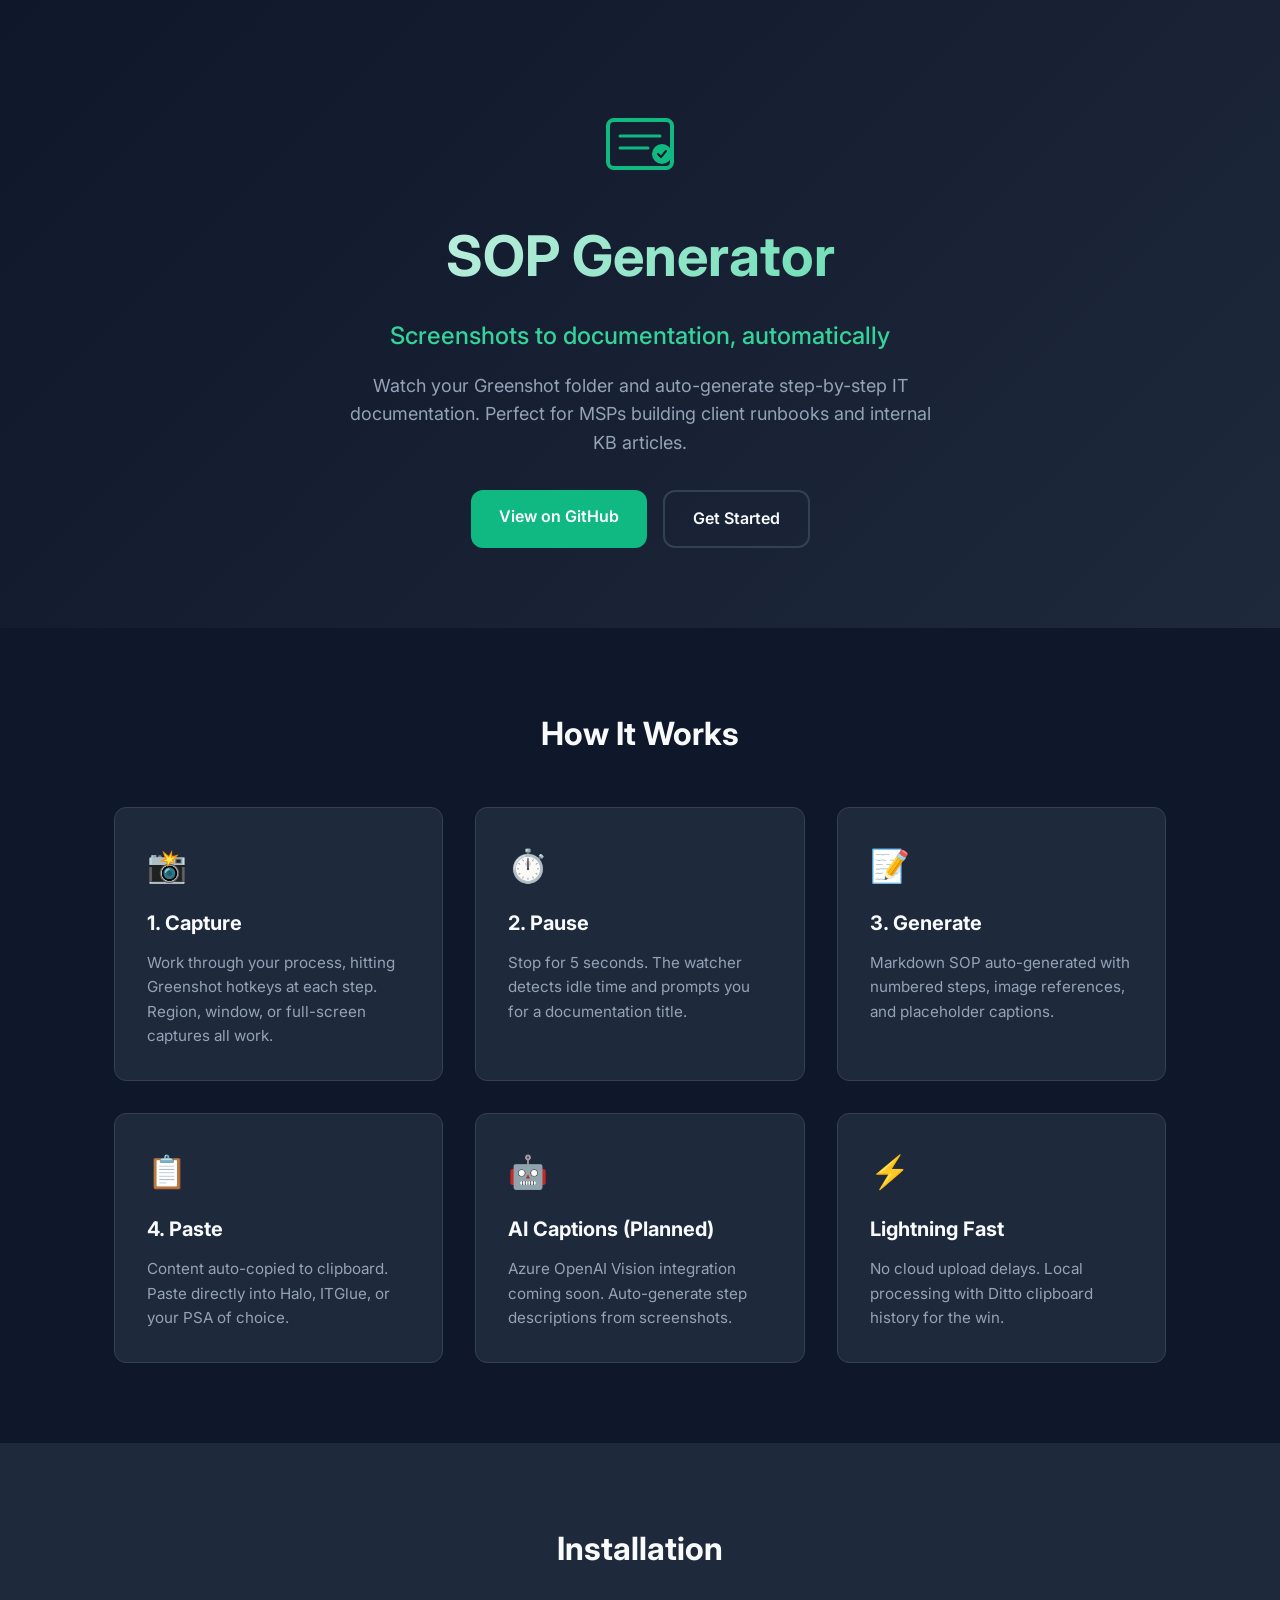
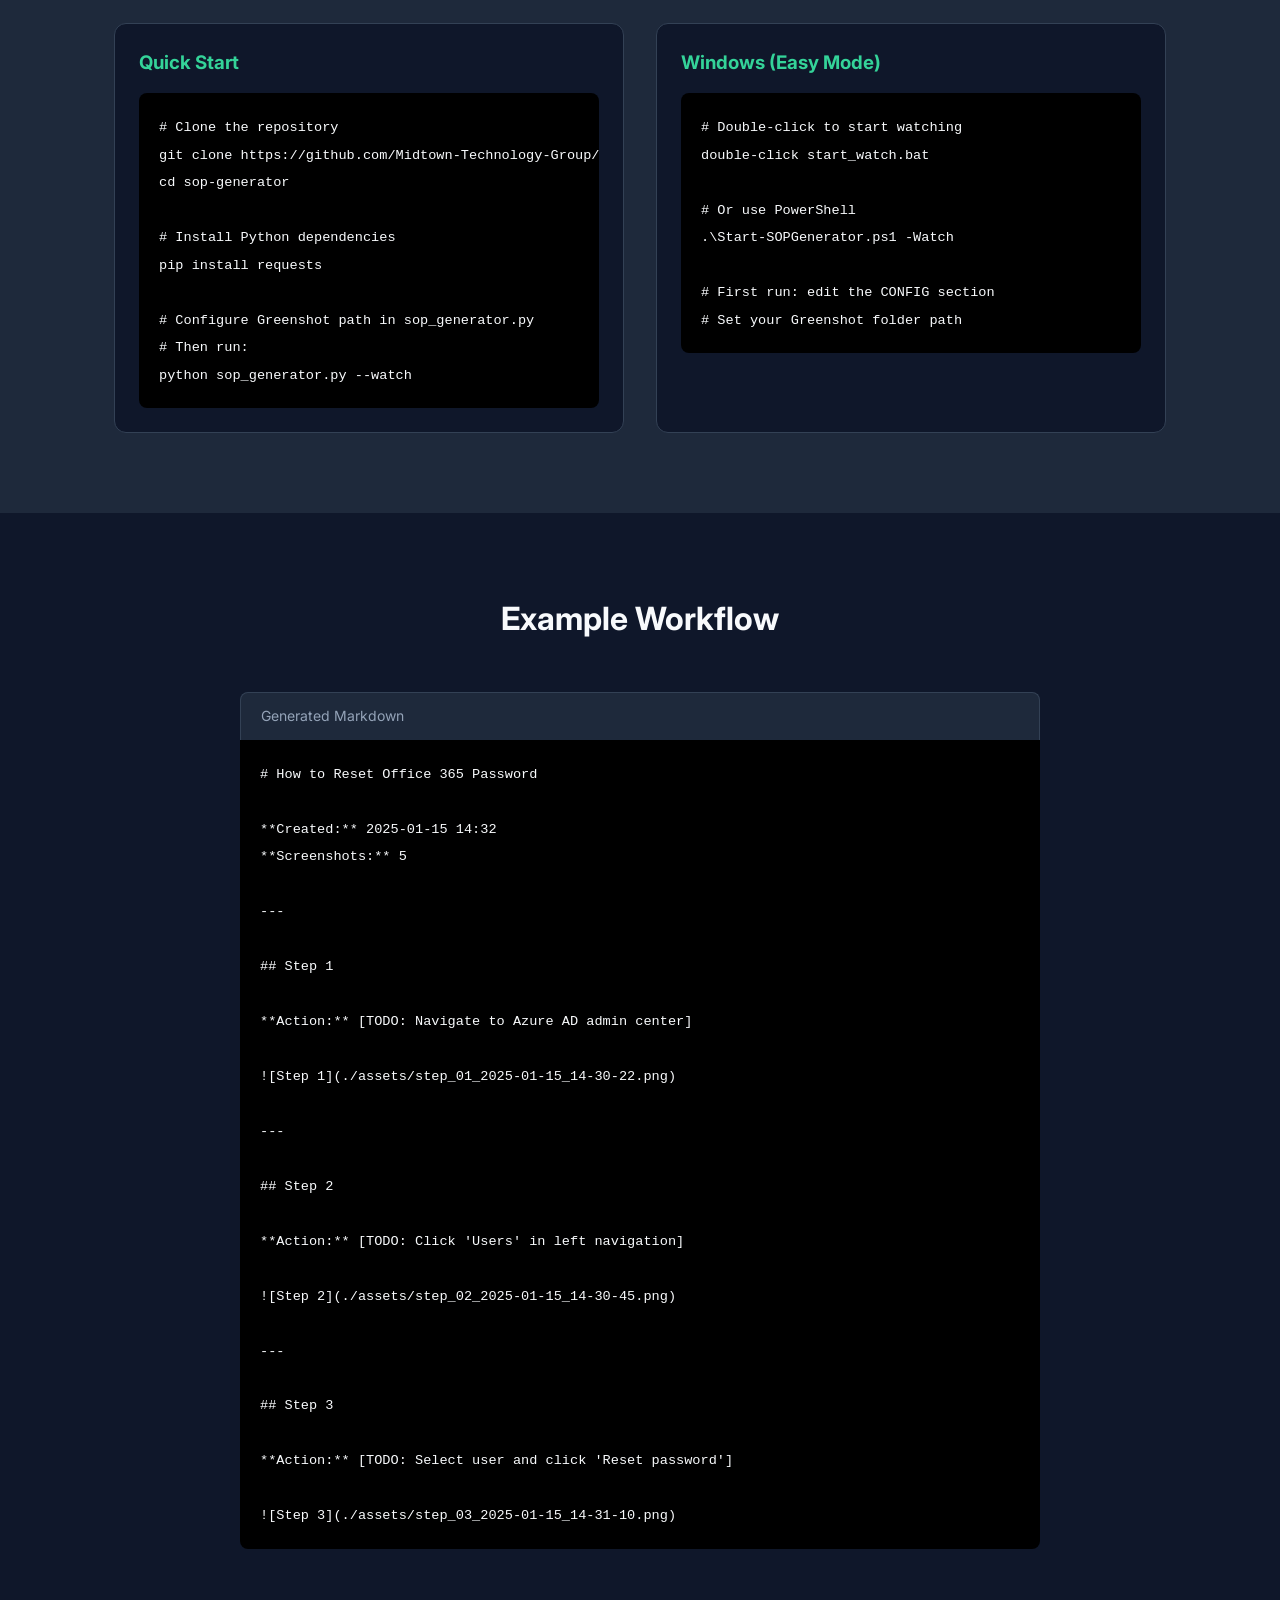
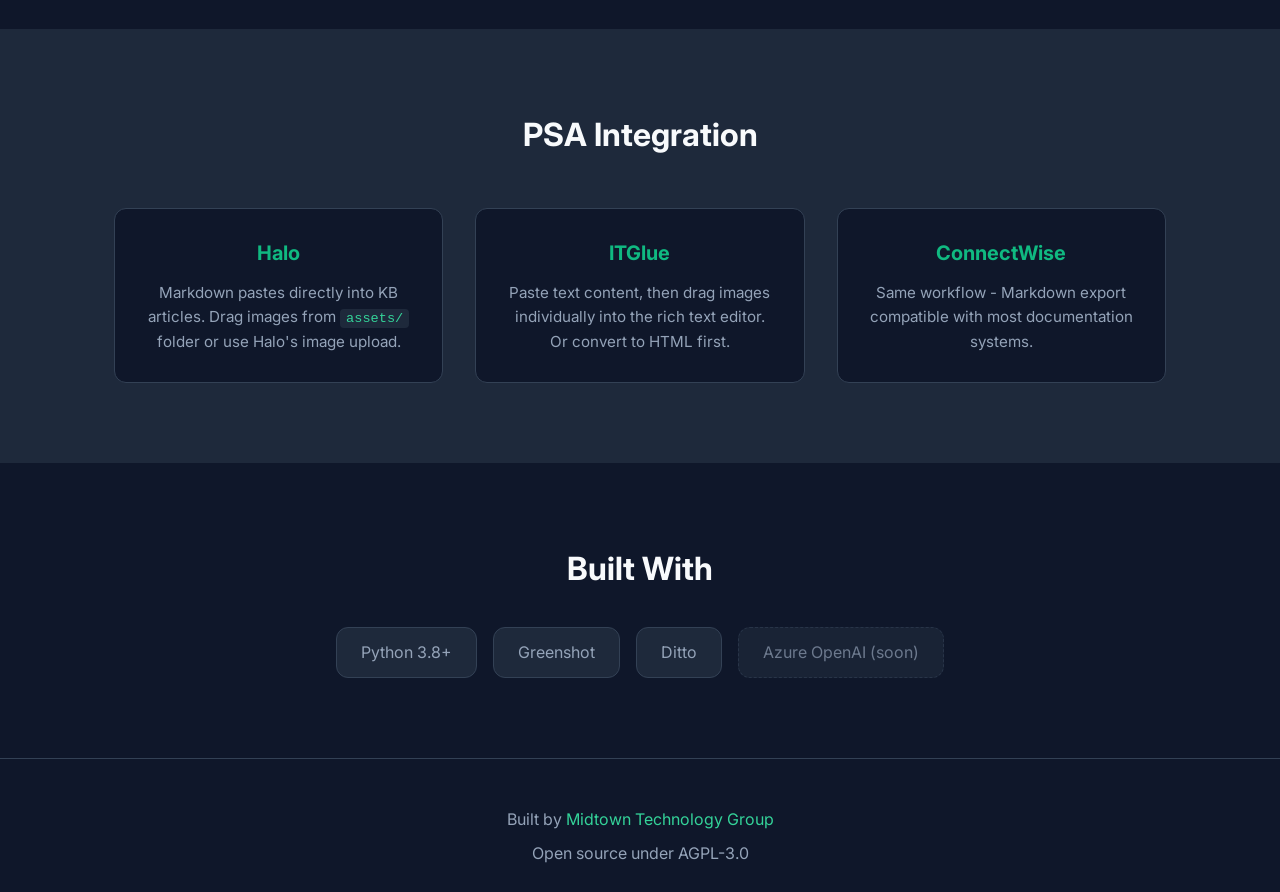
==== docs/index.html @ da769bc0 "Add GitHub Pages site to /docs folder" ====
<!DOCTYPE html>
<html lang="en">
<head>
    <meta charset="UTF-8">
    <meta name="viewport" content="width=device-width, initial-scale=1.0">
    <title>SOP Generator | IT Documentation from Screenshots</title>
    <link rel="stylesheet" href="styles.css">
    <link rel="preconnect" href="https://fonts.googleapis.com">
    <link href="https://fonts.googleapis.com/css2?family=Inter:wght@400;500;600;700&display=swap" rel="stylesheet">
</head>
<body>
    <header class="hero">
        <div class="container">
            <div class="logo">
                <svg width="80" height="80" viewBox="0 0 80 80" fill="none" xmlns="http://www.w3.org/2000/svg">
                    <rect x="8" y="20" width="64" height="48" rx="6" stroke="currentColor" stroke-width="4"/>
                    <line x1="20" y1="36" x2="60" y2="36" stroke="currentColor" stroke-width="3" stroke-linecap="round"/>
                    <line x1="20" y1="48" x2="48" y2="48" stroke="currentColor" stroke-width="3" stroke-linecap="round"/>
                    <circle cx="62" cy="54" r="10" fill="currentColor"/>
                    <path d="M58 54L61 57L66 51" stroke="#0f172a" stroke-width="2" stroke-linecap="round" stroke-linejoin="round"/>
                </svg>
            </div>
            <h1>SOP Generator</h1>
            <p class="tagline">Screenshots to documentation, automatically</p>
            <p class="description">Watch your Greenshot folder and auto-generate step-by-step IT documentation. Perfect for MSPs building client runbooks and internal KB articles.</p>
            <div class="cta-buttons">
                <a href="https://github.com/Midtown-Technology-Group/sop-generator" class="btn btn-primary">View on GitHub</a>
                <a href="#install" class="btn btn-secondary">Get Started</a>
            </div>
        </div>
    </header>

    <main>
        <section class="features">
            <div class="container">
                <h2>How It Works</h2>
                <div class="feature-grid">
                    <div class="feature">
                        <div class="feature-icon">📸</div>
                        <h3>1. Capture</h3>
                        <p>Work through your process, hitting Greenshot hotkeys at each step. Region, window, or full-screen captures all work.</p>
                    </div>
                    <div class="feature">
                        <div class="feature-icon">⏱️</div>
                        <h3>2. Pause</h3>
                        <p>Stop for 5 seconds. The watcher detects idle time and prompts you for a documentation title.</p>
                    </div>
                    <div class="feature">
                        <div class="feature-icon">📝</div>
                        <h3>3. Generate</h3>
                        <p>Markdown SOP auto-generated with numbered steps, image references, and placeholder captions.</p>
                    </div>
                    <div class="feature">
                        <div class="feature-icon">📋</div>
                        <h3>4. Paste</h3>
                        <p>Content auto-copied to clipboard. Paste directly into Halo, ITGlue, or your PSA of choice.</p>
                    </div>
                    <div class="feature">
                        <div class="feature-icon">🤖</div>
                        <h3>AI Captions (Planned)</h3>
                        <p>Azure OpenAI Vision integration coming soon. Auto-generate step descriptions from screenshots.</p>
                    </div>
                    <div class="feature">
                        <div class="feature-icon">⚡</div>
                        <h3>Lightning Fast</h3>
                        <p>No cloud upload delays. Local processing with Ditto clipboard history for the win.</p>
                    </div>
                </div>
            </div>
        </section>

        <section class="install" id="install">
            <div class="container">
                <h2>Installation</h2>
                <div class="install-methods">
                    <div class="install-method">
                        <h3>Quick Start</h3>
                        <div class="code-block">
                            <code># Clone the repository
git clone https://github.com/Midtown-Technology-Group/sop-generator.git
cd sop-generator

# Install Python dependencies
pip install requests

# Configure Greenshot path in sop_generator.py
# Then run:
python sop_generator.py --watch</code>
                        </div>
                    </div>
                    <div class="install-method">
                        <h3>Windows (Easy Mode)</h3>
                        <div class="code-block">
                            <code># Double-click to start watching
double-click start_watch.bat

# Or use PowerShell
.\Start-SOPGenerator.ps1 -Watch

# First run: edit the CONFIG section
# Set your Greenshot folder path</code>
                        </div>
                    </div>
                </div>
            </div>
        </section>

        <section class="usage">
            <div class="container">
                <h2>Example Workflow</h2>
                <div class="code-example">
                    <div class="code-header">Generated Markdown</div>
                    <div class="code-block">
                        <code># How to Reset Office 365 Password

**Created:** 2025-01-15 14:32
**Screenshots:** 5

---

## Step 1

**Action:** [TODO: Navigate to Azure AD admin center]

![Step 1](./assets/step_01_2025-01-15_14-30-22.png)

---

## Step 2

**Action:** [TODO: Click 'Users' in left navigation]

![Step 2](./assets/step_02_2025-01-15_14-30-45.png)

---

## Step 3

**Action:** [TODO: Select user and click 'Reset password']

![Step 3](./assets/step_03_2025-01-15_14-31-10.png)</code>
                    </div>
                </div>
            </div>
        </section>

        <section class="psa-integration">
            <div class="container">
                <h2>PSA Integration</h2>
                <div class="psa-grid">
                    <div class="psa-card">
                        <h3>Halo</h3>
                        <p>Markdown pastes directly into KB articles. Drag images from <code>assets/</code> folder or use Halo's image upload.</p>
                    </div>
                    <div class="psa-card">
                        <h3>ITGlue</h3>
                        <p>Paste text content, then drag images individually into the rich text editor. Or convert to HTML first.</p>
                    </div>
                    <div class="psa-card">
                        <h3>ConnectWise</h3>
                        <p>Same workflow - Markdown export compatible with most documentation systems.</p>
                    </div>
                </div>
            </div>
        </section>

        <section class="tech-stack">
            <div class="container">
                <h2>Built With</h2>
                <div class="stack-list">
                    <a href="https://python.org" class="stack-item">Python 3.8+</a>
                    <a href="https://getgreenshot.org/" class="stack-item">Greenshot</a>
                    <a href="https://ditto-cp.sourceforge.io/" class="stack-item">Ditto</a>
                    <span class="stack-item coming-soon">Azure OpenAI (soon)</span>
                </div>
            </div>
        </section>
    </main>

    <footer>
        <div class="container">
            <p>Built by <a href="https://midtowntg.com">Midtown Technology Group</a></p>
            <p>Open source under AGPL-3.0</p>
            <div class="footer-links">
                <a href="https://github.com/Midtown-Technology-Group/sop-generator">GitHub</a>
                <a href="https://github.com/Midtown-Technology-Group/sop-generator/issues">Issues</a>
                <a href="https://github.com/Midtown-Technology-Group/sop-generator/blob/main/LICENSE">License</a>
            </div>
        </div>
    </footer>
</body>
</html>
---- docs/styles.css ----
/* SOP Generator - Project Site Styles */

:root {
    --primary: #10b981;
    --primary-dark: #059669;
    --secondary: #34d399;
    --accent: #f59e0b;
    --bg: #0f172a;
    --bg-light: #1e293b;
    --text: #f8fafc;
    --text-muted: #94a3b8;
    --border: #334155;
    --radius: 12px;
}

* {
    margin: 0;
    padding: 0;
    box-sizing: border-box;
}

body {
    font-family: 'Inter', -apple-system, BlinkMacSystemFont, sans-serif;
    background: var(--bg);
    color: var(--text);
    line-height: 1.6;
}

.container {
    max-width: 1100px;
    margin: 0 auto;
    padding: 0 24px;
}

/* Hero */
.hero {
    text-align: center;
    padding: 100px 24px 80px;
    background: linear-gradient(135deg, var(--bg) 0%, var(--bg-light) 100%);
}

.logo {
    color: var(--primary);
    margin-bottom: 24px;
}

.hero h1 {
    font-size: 3.5rem;
    font-weight: 700;
    margin-bottom: 16px;
    background: linear-gradient(135deg, var(--text) 0%, var(--secondary) 100%);
    -webkit-background-clip: text;
    -webkit-text-fill-color: transparent;
    background-clip: text;
}

.tagline {
    font-size: 1.5rem;
    color: var(--secondary);
    font-weight: 500;
    margin-bottom: 16px;
}

.description {
    font-size: 1.125rem;
    color: var(--text-muted);
    max-width: 600px;
    margin: 0 auto 32px;
}

.cta-buttons {
    display: flex;
    gap: 16px;
    justify-content: center;
    flex-wrap: wrap;
}

.btn {
    padding: 14px 28px;
    border-radius: var(--radius);
    font-weight: 600;
    text-decoration: none;
    transition: all 0.2s;
}

.btn-primary {
    background: var(--primary);
    color: white;
}

.btn-primary:hover {
    background: var(--primary-dark);
    transform: translateY(-2px);
}

.btn-secondary {
    background: transparent;
    color: var(--text);
    border: 2px solid var(--border);
}

.btn-secondary:hover {
    border-color: var(--secondary);
    color: var(--secondary);
}

/* Features */
.features {
    padding: 80px 0;
}

.features h2 {
    text-align: center;
    font-size: 2rem;
    margin-bottom: 48px;
}

.feature-grid {
    display: grid;
    grid-template-columns: repeat(auto-fit, minmax(300px, 1fr));
    gap: 32px;
}

.feature {
    background: var(--bg-light);
    padding: 32px;
    border-radius: var(--radius);
    border: 1px solid var(--border);
    transition: all 0.2s;
}

.feature:hover {
    border-color: var(--primary);
    transform: translateY(-4px);
}

.feature-icon {
    font-size: 2rem;
    margin-bottom: 16px;
}

.feature h3 {
    font-size: 1.25rem;
    margin-bottom: 12px;
    color: var(--text);
}

.feature p {
    color: var(--text-muted);
    font-size: 0.95rem;
}

/* Installation */
.install {
    padding: 80px 0;
    background: var(--bg-light);
}

.install h2 {
    text-align: center;
    font-size: 2rem;
    margin-bottom: 48px;
}

.install-methods {
    display: grid;
    grid-template-columns: repeat(auto-fit, minmax(400px, 1fr));
    gap: 32px;
}

.install-method {
    background: var(--bg);
    padding: 24px;
    border-radius: var(--radius);
    border: 1px solid var(--border);
}

.install-method h3 {
    margin-bottom: 16px;
    color: var(--secondary);
}

.code-block {
    background: #000;
    padding: 20px;
    border-radius: 8px;
    overflow-x: auto;
}

.code-block code {
    font-family: 'Fira Code', 'Consolas', monospace;
    font-size: 0.85rem;
    color: var(--text);
    line-height: 1.8;
    white-space: pre;
}

/* Usage Example */
.usage {
    padding: 80px 0;
}

.usage h2 {
    text-align: center;
    font-size: 2rem;
    margin-bottom: 48px;
}

.code-example {
    max-width: 800px;
    margin: 0 auto;
}

.code-header {
    background: var(--bg-light);
    padding: 12px 20px;
    border-radius: 8px 8px 0 0;
    border: 1px solid var(--border);
    border-bottom: none;
    color: var(--text-muted);
    font-size: 0.875rem;
}

.code-example .code-block {
    border-radius: 0 0 8px 8px;
}

/* PSA Integration */
.psa-integration {
    padding: 80px 0;
    background: var(--bg-light);
}

.psa-integration h2 {
    text-align: center;
    font-size: 2rem;
    margin-bottom: 48px;
}

.psa-grid {
    display: grid;
    grid-template-columns: repeat(auto-fit, minmax(280px, 1fr));
    gap: 32px;
}

.psa-card {
    background: var(--bg);
    padding: 28px;
    border-radius: var(--radius);
    border: 1px solid var(--border);
    text-align: center;
}

.psa-card h3 {
    font-size: 1.25rem;
    margin-bottom: 12px;
    color: var(--primary);
}

.psa-card p {
    color: var(--text-muted);
    font-size: 0.95rem;
}

.psa-card code {
    background: var(--bg-light);
    padding: 2px 6px;
    border-radius: 4px;
    font-size: 0.85rem;
    color: var(--secondary);
}

/* Tech Stack */
.tech-stack {
    padding: 80px 0;
}

.tech-stack h2 {
    text-align: center;
    font-size: 2rem;
    margin-bottom: 32px;
}

.stack-list {
    display: flex;
    gap: 16px;
    justify-content: center;
    flex-wrap: wrap;
}

.stack-item {
    padding: 12px 24px;
    background: var(--bg-light);
    border: 1px solid var(--border);
    border-radius: var(--radius);
    color: var(--text-muted);
    text-decoration: none;
    transition: all 0.2s;
}

.stack-item:hover {
    border-color: var(--secondary);
    color: var(--secondary);
}

.stack-item.coming-soon {
    border-style: dashed;
    opacity: 0.7;
}

/* Footer */
footer {
    padding: 48px 0;
    text-align: center;
    border-top: 1px solid var(--border);
}

footer p {
    color: var(--text-muted);
    margin-bottom: 8px;
}

footer a {
    color: var(--secondary);
    text-decoration: none;
}

.footer-links {
    display: flex;
    gap: 24px;
    justify-content: center;
    margin-top: 24px;
}

.footer-links a {
    color: var(--text-muted);
    transition: color 0.2s;
}

.footer-links a:hover {
    color: var(--text);
}

/* Responsive */
@media (max-width: 768px) {
    .hero h1 {
        font-size: 2.5rem;
    }
    
    .tagline {
        font-size: 1.25rem;
    }
    
    .install-methods {
        grid-template-columns: 1fr;
    }
}
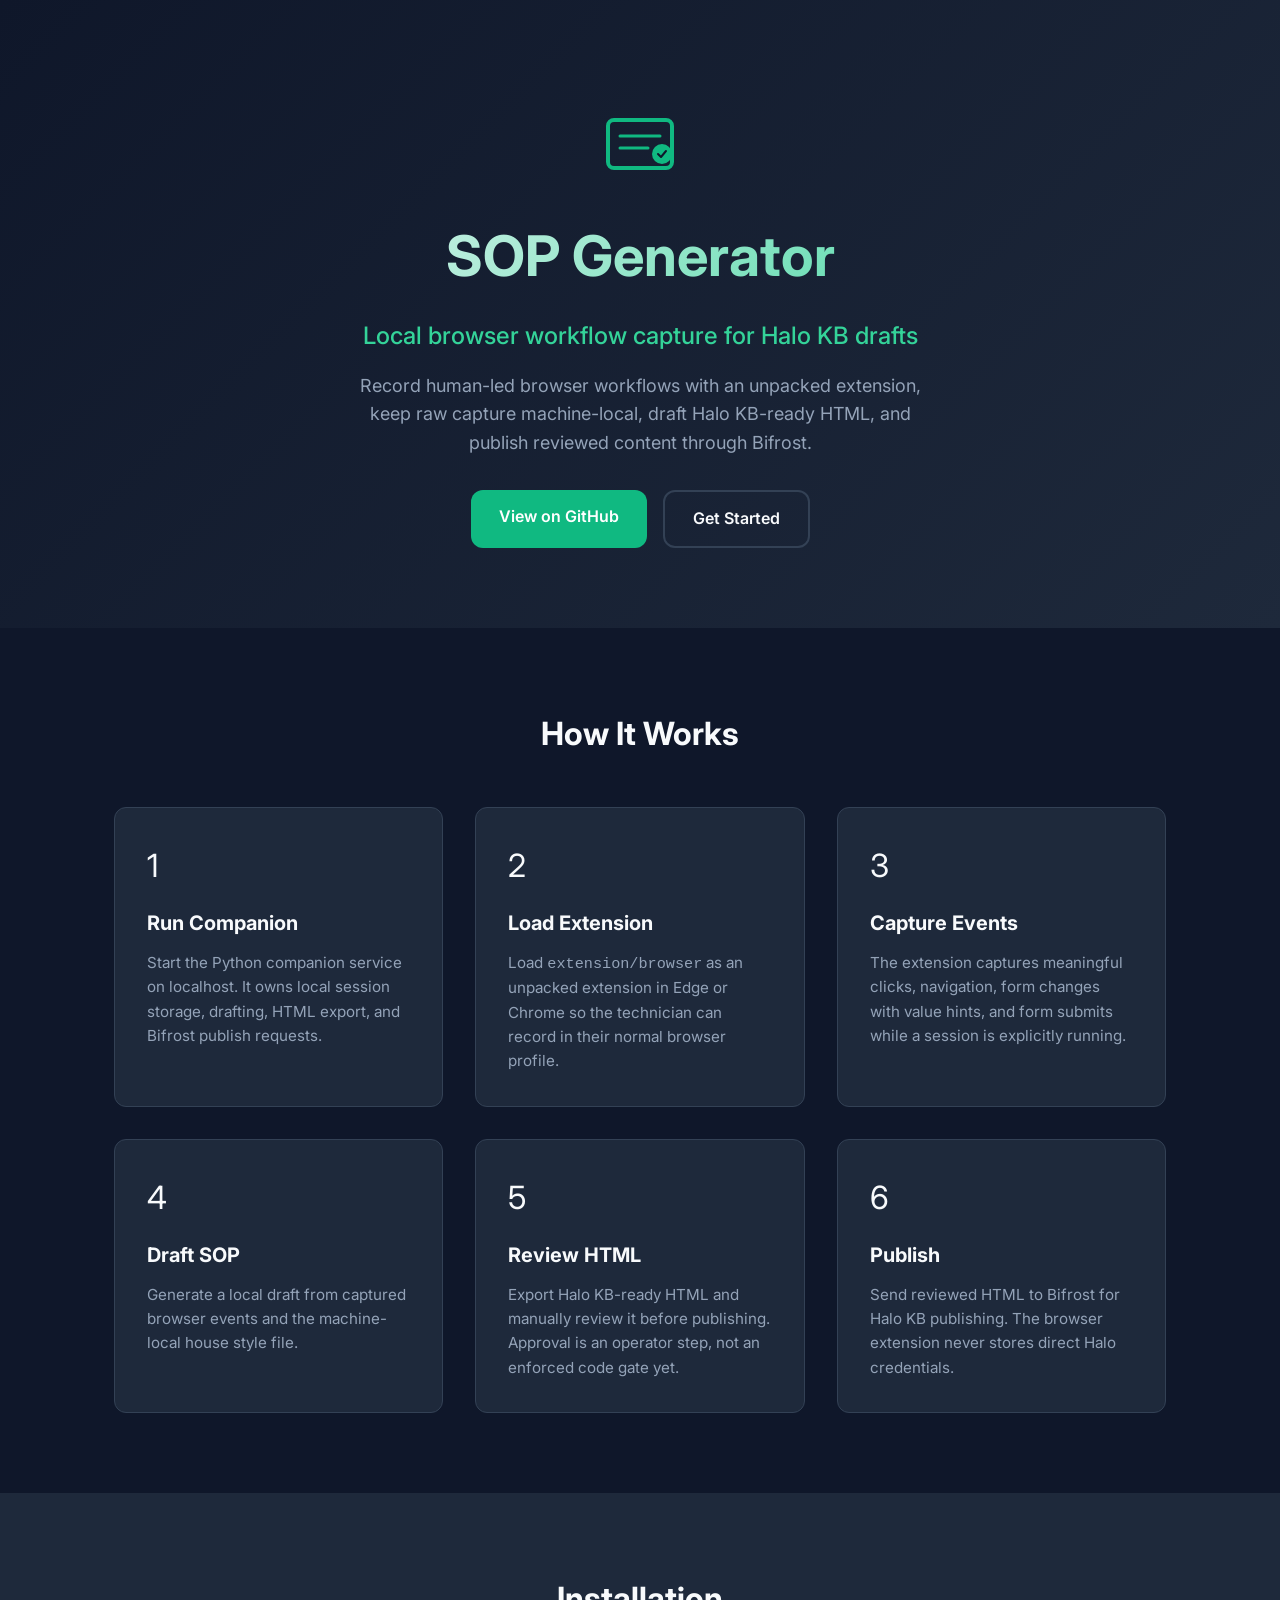
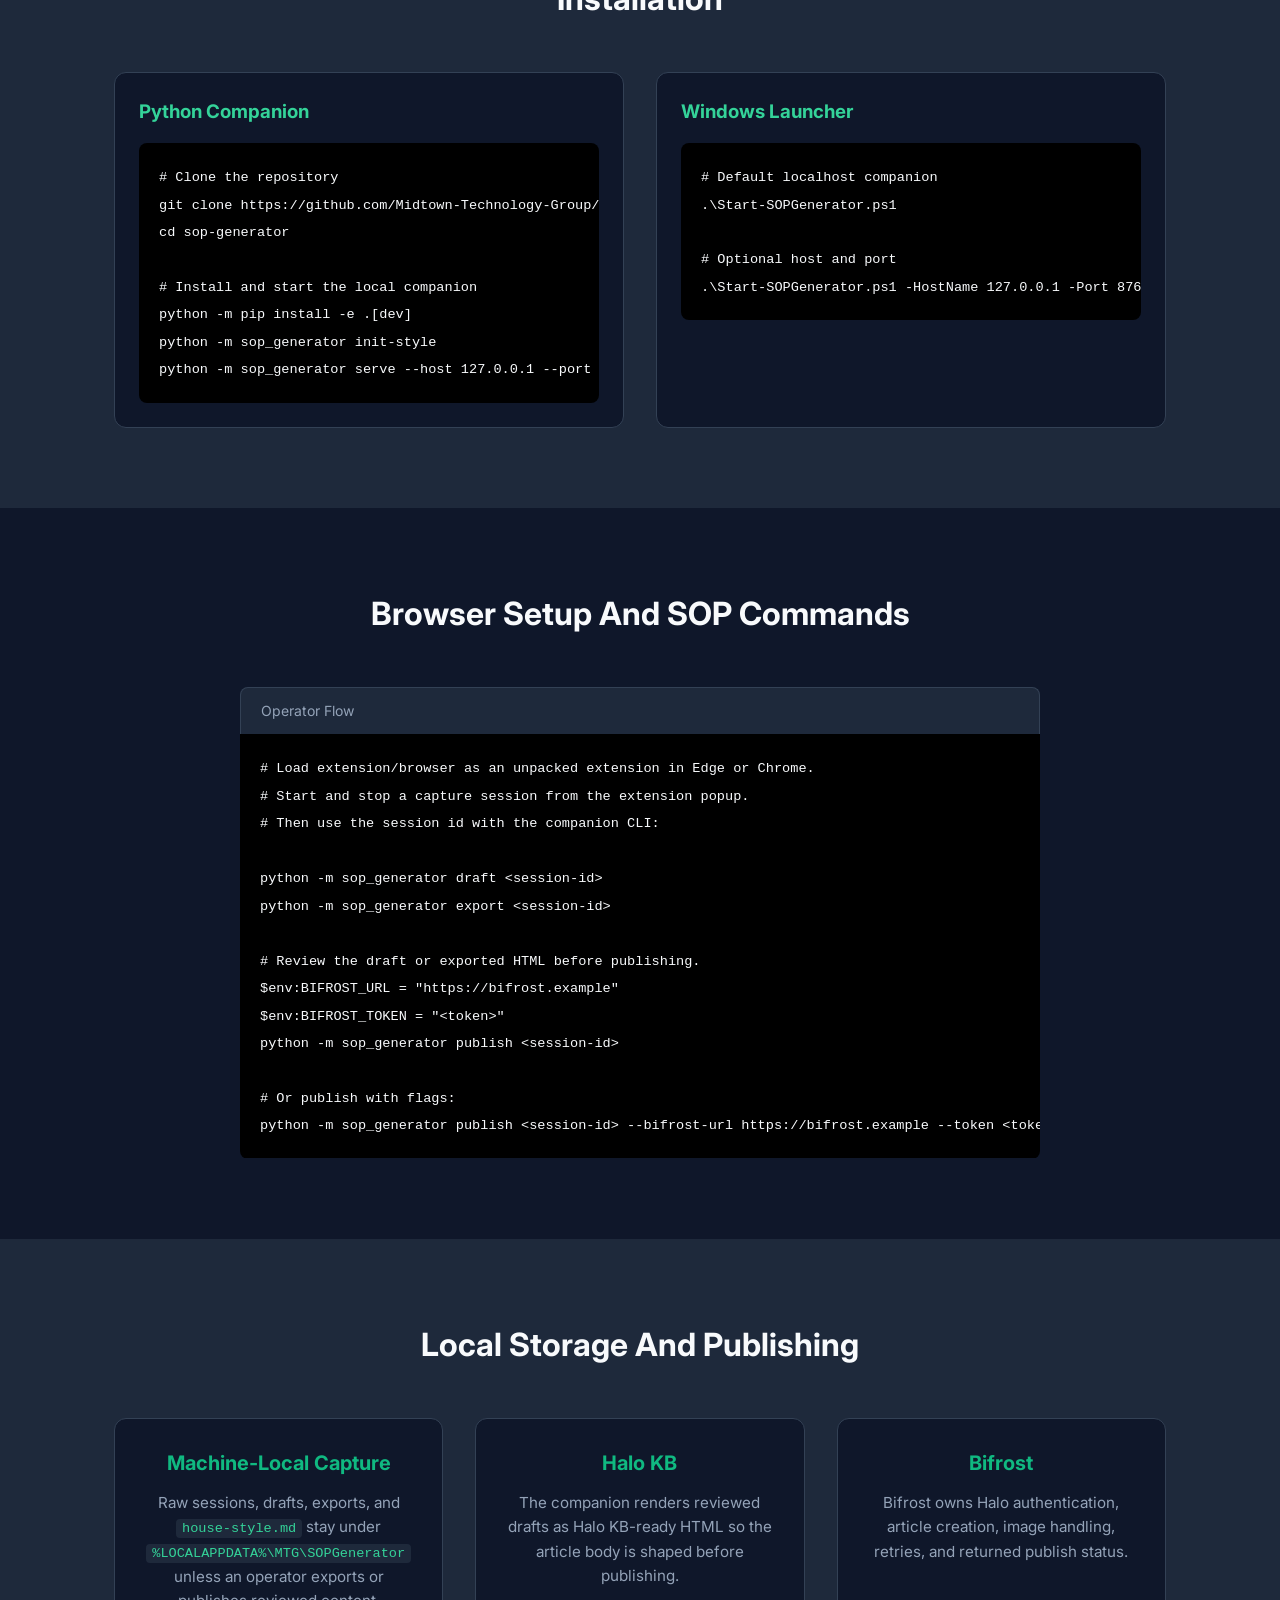
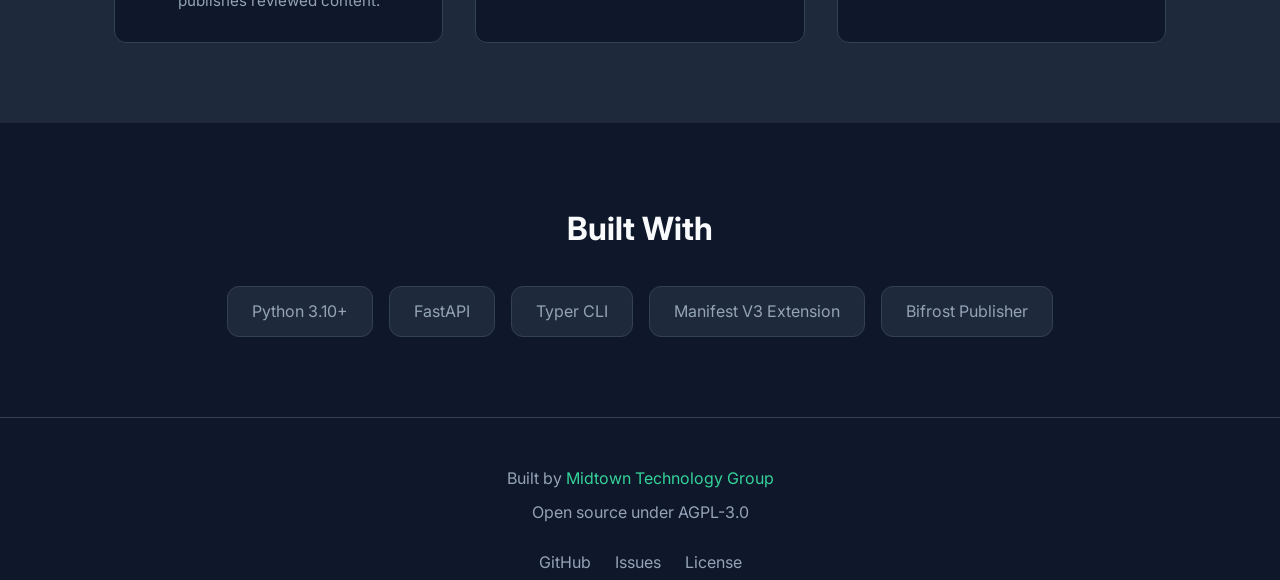
==== commit 12edc900: "Update static browser workflow docs" ====
--- a/docs/index.html
+++ b/docs/index.html
@@ -3,7 +3,7 @@
 <head>
     <meta charset="UTF-8">
     <meta name="viewport" content="width=device-width, initial-scale=1.0">
-    <title>SOP Generator | IT Documentation from Screenshots</title>
+    <title>SOP Generator | Browser Workflow Capture</title>
     <link rel="stylesheet" href="styles.css">
     <link rel="preconnect" href="https://fonts.googleapis.com">
     <link href="https://fonts.googleapis.com/css2?family=Inter:wght@400;500;600;700&display=swap" rel="stylesheet">
@@ -21,8 +21,8 @@
                 </svg>
             </div>
             <h1>SOP Generator</h1>
-            <p class="tagline">Screenshots to documentation, automatically</p>
-            <p class="description">Watch your Greenshot folder and auto-generate step-by-step IT documentation. Perfect for MSPs building client runbooks and internal KB articles.</p>
+            <p class="tagline">Local browser workflow capture for Halo KB drafts</p>
+            <p class="description">Record human-led browser workflows with an unpacked extension, keep raw capture machine-local, draft Halo KB-ready HTML, and publish reviewed content through Bifrost.</p>
             <div class="cta-buttons">
                 <a href="https://github.com/Midtown-Technology-Group/sop-generator" class="btn btn-primary">View on GitHub</a>
                 <a href="#install" class="btn btn-secondary">Get Started</a>
@@ -36,34 +36,34 @@
                 <h2>How It Works</h2>
                 <div class="feature-grid">
                     <div class="feature">
-                        <div class="feature-icon">📸</div>
-                        <h3>1. Capture</h3>
-                        <p>Work through your process, hitting Greenshot hotkeys at each step. Region, window, or full-screen captures all work.</p>
+                        <div class="feature-icon">1</div>
+                        <h3>Run Companion</h3>
+                        <p>Start the Python companion service on localhost. It owns local session storage, drafting, HTML export, and Bifrost publish requests.</p>
                     </div>
                     <div class="feature">
-                        <div class="feature-icon">⏱️</div>
-                        <h3>2. Pause</h3>
-                        <p>Stop for 5 seconds. The watcher detects idle time and prompts you for a documentation title.</p>
+                        <div class="feature-icon">2</div>
+                        <h3>Load Extension</h3>
+                        <p>Load <code>extension/browser</code> as an unpacked extension in Edge or Chrome so the technician can record in their normal browser profile.</p>
                     </div>
                     <div class="feature">
-                        <div class="feature-icon">📝</div>
-                        <h3>3. Generate</h3>
-                        <p>Markdown SOP auto-generated with numbered steps, image references, and placeholder captions.</p>
+                        <div class="feature-icon">3</div>
+                        <h3>Capture Events</h3>
+                        <p>The extension captures meaningful clicks, navigation, form changes with value hints, and form submits while a session is explicitly running.</p>
                     </div>
                     <div class="feature">
-                        <div class="feature-icon">📋</div>
-                        <h3>4. Paste</h3>
-                        <p>Content auto-copied to clipboard. Paste directly into Halo, ITGlue, or your PSA of choice.</p>
+                        <div class="feature-icon">4</div>
+                        <h3>Draft SOP</h3>
+                        <p>Generate a local draft from captured browser events and the machine-local house style file.</p>
                     </div>
                     <div class="feature">
-                        <div class="feature-icon">🤖</div>
-                        <h3>AI Captions (Planned)</h3>
-                        <p>Azure OpenAI Vision integration coming soon. Auto-generate step descriptions from screenshots.</p>
+                        <div class="feature-icon">5</div>
+                        <h3>Review HTML</h3>
+                        <p>Export Halo KB-ready HTML and manually review it before publishing. Approval is an operator step, not an enforced code gate yet.</p>
                     </div>
                     <div class="feature">
-                        <div class="feature-icon">⚡</div>
-                        <h3>Lightning Fast</h3>
-                        <p>No cloud upload delays. Local processing with Ditto clipboard history for the win.</p>
+                        <div class="feature-icon">6</div>
+                        <h3>Publish</h3>
+                        <p>Send reviewed HTML to Bifrost for Halo KB publishing. The browser extension never stores direct Halo credentials.</p>
                     </div>
                 </div>
             </div>
@@ -74,31 +74,26 @@
                 <h2>Installation</h2>
                 <div class="install-methods">
                     <div class="install-method">
-                        <h3>Quick Start</h3>
+                        <h3>Python Companion</h3>
                         <div class="code-block">
                             <code># Clone the repository
 git clone https://github.com/Midtown-Technology-Group/sop-generator.git
 cd sop-generator
 
-# Install Python dependencies
-pip install requests
-
-# Configure Greenshot path in sop_generator.py
-# Then run:
-python sop_generator.py --watch</code>
+# Install and start the local companion
+python -m pip install -e .[dev]
+python -m sop_generator init-style
+python -m sop_generator serve --host 127.0.0.1 --port 8765</code>
                         </div>
                     </div>
                     <div class="install-method">
-                        <h3>Windows (Easy Mode)</h3>
+                        <h3>Windows Launcher</h3>
                         <div class="code-block">
-                            <code># Double-click to start watching
-double-click start_watch.bat
+                            <code># Default localhost companion
+.\Start-SOPGenerator.ps1
 
-# Or use PowerShell
-.\Start-SOPGenerator.ps1 -Watch
-
-# First run: edit the CONFIG section
-# Set your Greenshot folder path</code>
+# Optional host and port
+.\Start-SOPGenerator.ps1 -HostName 127.0.0.1 -Port 8765</code>
                         </div>
                     </div>
                 </div>
@@ -107,38 +102,24 @@
 
         <section class="usage">
             <div class="container">
-                <h2>Example Workflow</h2>
+                <h2>Browser Setup And SOP Commands</h2>
                 <div class="code-example">
-                    <div class="code-header">Generated Markdown</div>
+                    <div class="code-header">Operator Flow</div>
                     <div class="code-block">
-                        <code># How to Reset Office 365 Password
+                        <code># Load extension/browser as an unpacked extension in Edge or Chrome.
+# Start and stop a capture session from the extension popup.
+# Then use the session id with the companion CLI:
 
-**Created:** 2025-01-15 14:32
-**Screenshots:** 5
+python -m sop_generator draft &lt;session-id&gt;
+python -m sop_generator export &lt;session-id&gt;
 
----
+# Review the draft or exported HTML before publishing.
+$env:BIFROST_URL = "https://bifrost.example"
+$env:BIFROST_TOKEN = "&lt;token&gt;"
+python -m sop_generator publish &lt;session-id&gt;
 
-## Step 1
-
-**Action:** [TODO: Navigate to Azure AD admin center]
-
-![Step 1](./assets/step_01_2025-01-15_14-30-22.png)
-
----
-
-## Step 2
-
-**Action:** [TODO: Click 'Users' in left navigation]
-
-![Step 2](./assets/step_02_2025-01-15_14-30-45.png)
-
----
-
-## Step 3
-
-**Action:** [TODO: Select user and click 'Reset password']
-
-![Step 3](./assets/step_03_2025-01-15_14-31-10.png)</code>
+# Or publish with flags:
+python -m sop_generator publish &lt;session-id&gt; --bifrost-url https://bifrost.example --token &lt;token&gt;</code>
                     </div>
                 </div>
             </div>
@@ -146,19 +127,19 @@
 
         <section class="psa-integration">
             <div class="container">
-                <h2>PSA Integration</h2>
+                <h2>Local Storage And Publishing</h2>
                 <div class="psa-grid">
                     <div class="psa-card">
-                        <h3>Halo</h3>
-                        <p>Markdown pastes directly into KB articles. Drag images from <code>assets/</code> folder or use Halo's image upload.</p>
+                        <h3>Machine-Local Capture</h3>
+                        <p>Raw sessions, drafts, exports, and <code>house-style.md</code> stay under <code>%LOCALAPPDATA%\MTG\SOPGenerator</code> unless an operator exports or publishes reviewed content.</p>
                     </div>
                     <div class="psa-card">
-                        <h3>ITGlue</h3>
-                        <p>Paste text content, then drag images individually into the rich text editor. Or convert to HTML first.</p>
+                        <h3>Halo KB</h3>
+                        <p>The companion renders reviewed drafts as Halo KB-ready HTML so the article body is shaped before publishing.</p>
                     </div>
                     <div class="psa-card">
-                        <h3>ConnectWise</h3>
-                        <p>Same workflow - Markdown export compatible with most documentation systems.</p>
+                        <h3>Bifrost</h3>
+                        <p>Bifrost owns Halo authentication, article creation, image handling, retries, and returned publish status.</p>
                     </div>
                 </div>
             </div>
@@ -168,10 +149,11 @@
             <div class="container">
                 <h2>Built With</h2>
                 <div class="stack-list">
-                    <a href="https://python.org" class="stack-item">Python 3.8+</a>
-                    <a href="https://getgreenshot.org/" class="stack-item">Greenshot</a>
-                    <a href="https://ditto-cp.sourceforge.io/" class="stack-item">Ditto</a>
-                    <span class="stack-item coming-soon">Azure OpenAI (soon)</span>
+                    <a href="https://python.org" class="stack-item">Python 3.10+</a>
+                    <span class="stack-item">FastAPI</span>
+                    <span class="stack-item">Typer CLI</span>
+                    <span class="stack-item">Manifest V3 Extension</span>
+                    <span class="stack-item">Bifrost Publisher</span>
                 </div>
             </div>
         </section>
